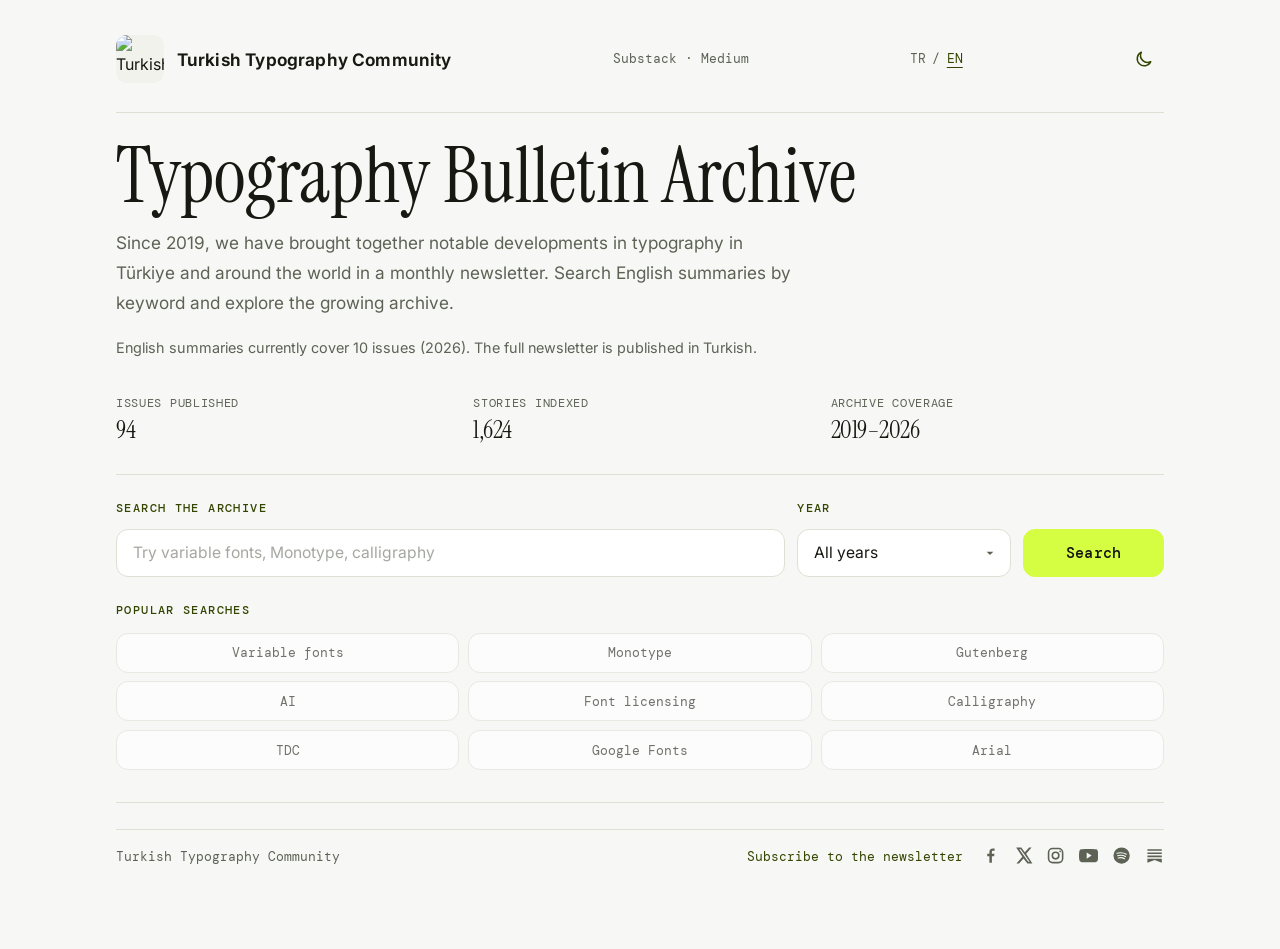
==== en/index.html @ ece64260 "updated" ====
<!DOCTYPE html>
<html lang="en">
<head>
  <meta charset="utf-8">
  <meta name="viewport" content="width=device-width, initial-scale=1">
  <base href="../">
  <title id="document-title">Typography Bulletin Archive</title>
  <meta id="document-description" name="description" content="Explore the Turkish Typography Community’s monthly archive, published since 2019, covering notable developments in typography in Türkiye and around the world.">
  <link rel="icon" type="image/png" href="logo.png">
  <link rel="alternate" hreflang="tr" href="https://tipografitoplulugu.github.io/bulten-arsivi/">
  <link rel="alternate" hreflang="en" href="https://tipografitoplulugu.github.io/bulten-arsivi/en/">
  <link rel="canonical" href="https://tipografitoplulugu.github.io/bulten-arsivi/en/">

  <!-- Preconnect Fonts -->
  <link rel="preconnect" href="https://fonts.googleapis.com">
  <link rel="preconnect" href="https://fonts.gstatic.com" crossorigin>
  <link rel="stylesheet" href="style.css">

  <!-- Instant Theme Setup to prevent FOUC -->
  <script>
    (() => {
      const savedTheme = localStorage.getItem('tipografi-archive-theme');
      const urlParams = new URLSearchParams(window.location.search);
      const language = urlParams.has('lang')
        ? (urlParams.get('lang') === 'en' ? 'en' : 'tr')
        : (/\/en(?:\/|$)/.test(window.location.pathname) ? 'en' : 'tr');
      document.documentElement.lang = language;
      const queryTheme = urlParams.get('theme');
      const systemTheme = window.matchMedia('(prefers-color-scheme: dark)').matches ? 'dark' : 'light';
      const theme = queryTheme === 'dark' || queryTheme === 'light' ? queryTheme : (savedTheme || systemTheme);
      document.documentElement.setAttribute('data-theme', theme);
    })();
  </script>
</head>
<body>
  <div class="archive-container">
    <!-- Brand Header -->
    <header class="archive-brand-header">
      <div class="brand-identity">
        <img class="brand-logo" src="logo.png" alt="Turkish Typography Community logo" width="48" height="48">
        <div>
          <div class="brand-name">Turkish Typography Community</div>
        </div>
      </div>

      <nav class="brand-links" aria-label="Publications">
        <a href="https://tipografi.substack.com/" target="_blank" rel="noopener noreferrer">Substack</a>
        <span aria-hidden="true">·</span>
        <a href="https://medium.com/tipografi" target="_blank" rel="noopener noreferrer">Medium</a>
      </nav>

      <nav class="language-toggle" aria-label="Language">
        <a id="language-tr" href="./" lang="tr">TR</a>
        <span aria-hidden="true">/</span>
        <a id="language-en" href="./en/" lang="en">EN</a>
      </nav>

      <button id="theme-toggle" class="theme-toggle-btn" type="button" aria-label="Switch to dark mode" title="Switch to dark mode">
        <svg id="theme-icon" viewBox="0 0 24 24" fill="none" stroke="currentColor" stroke-width="1.8" stroke-linecap="round" stroke-linejoin="round"></svg>
      </button>
    </header>

    <hr class="hero-rule">

    <!-- Hero Section -->
    <main>
      <h1 id="hero-title">Typography Bulletin Archive</h1>
      <div class="hero-copy" id="hero-copy">
        Since 2019, we have brought together notable developments in typography in Türkiye and around the world in a monthly newsletter. Search English summaries by keyword and explore the growing archive.
      </div>
      <p class="language-note" id="language-note">English summaries are available for selected issues. The full newsletter is published in Turkish.</p>

      <!-- Stats Grid -->
      <div class="stat-grid" id="stats-grid">
        <div class="stat-item">
          <div class="stat-label" id="stat-issues-label">ISSUES PUBLISHED</div>
          <div class="stat-value" id="stat-issues">94</div>
        </div>
        <div class="stat-item">
          <div class="stat-label" id="stat-articles-label">STORIES INDEXED</div>
          <div class="stat-value" id="stat-articles">1,624</div>
        </div>
        <div class="stat-item">
          <div class="stat-label" id="stat-range-label">ARCHIVE COVERAGE</div>
          <div class="stat-value" id="stat-range">2019–2026</div>
        </div>
      </div>

      <hr class="hero-rule">

      <!-- Search Section -->
      <section aria-labelledby="search-heading">
        <form class="search-form" id="search-form" role="search" onsubmit="event.preventDefault(); window.ArchiveApp.handleSearchSubmit();">
          <div class="form-group">
            <span class="section-eyebrow" id="search-heading">SEARCH THE ARCHIVE</span>
            <div class="search-input-wrapper">
              <input type="text" id="search-input" class="search-input" placeholder="Try variable fonts, Monotype, calligraphy" autocomplete="off" autocorrect="off" autocapitalize="off" spellcheck="false" aria-label="Search phrase">
              <button type="button" id="search-clear-btn" class="search-clear-btn" aria-label="Clear search">&times;</button>
            </div>
          </div>

          <div class="form-group">
            <span class="section-eyebrow" id="year-label">YEAR</span>
            <div class="select-wrapper">
              <select id="year-select" class="year-select" aria-label="Filter by year">
                <option id="all-years-option" value="Tümü">All years</option>
              </select>
              <div class="select-chevron">
                <svg viewBox="0 0 24 24"><path d="M7 10l5 5 5-5z"/></svg>
              </div>
            </div>
          </div>

          <div class="form-group">
            <button type="submit" class="search-submit-btn" id="search-submit">Search</button>
          </div>
        </form>

        <!-- Popular Topics -->
        <div class="section-eyebrow topics-eyebrow" id="topics-heading">POPULAR SEARCHES</div>
        <div class="topics-grid" id="topics-grid">
          <button type="button" class="topic-btn" data-topic="Değişken Yazıtipi" data-topic-en="Variable fonts">Variable fonts</button>
          <button type="button" class="topic-btn" data-topic="Monotype" data-topic-en="Monotype">Monotype</button>
          <button type="button" class="topic-btn" data-topic="Gutenberg" data-topic-en="Gutenberg">Gutenberg</button>
          <button type="button" class="topic-btn" data-topic="Yapay Zekâ" data-topic-en="AI">AI</button>
          <button type="button" class="topic-btn" data-topic="Lisanslama" data-topic-en="Font licensing">Font licensing</button>
          <button type="button" class="topic-btn" data-topic="Kaligrafi" data-topic-en="Calligraphy">Calligraphy</button>
          <button type="button" class="topic-btn" data-topic="TDC" data-topic-en="TDC">TDC</button>
          <button type="button" class="topic-btn" data-topic="Google Fonts" data-topic-en="Google Fonts">Google Fonts</button>
          <button type="button" class="topic-btn" data-topic="Arial" data-topic-en="Arial">Arial</button>
        </div>
      </section>

      <!-- Results Area -->
      <div id="results-area">
        <div id="first-result"></div>
        <div id="status-container"></div>
        <div id="results-content" style="display: none;">
          <div class="result-summary" id="result-summary"></div>
          
          <details class="distribution-expander" id="distribution-expander">
            <summary class="distribution-summary" id="distribution-summary">Results by year</summary>
            <div class="distribution-body">
              <div class="chart-container" id="chart-container"></div>
            </div>
          </details>

          <div class="results-list" id="results-list"></div>

            <nav class="pagination-container" id="pagination-container" aria-label="Pagination" style="display: none;">
            <button type="button" class="pagination-btn" id="prev-page-btn">← Previous</button>
            <p class="pagination-label" id="page-label">Page 1 / 1</p>
            <button type="button" class="pagination-btn" id="next-page-btn">Next →</button>
          </nav>
        </div>
      </div>
    </main>

    <hr class="hero-rule">

    <!-- Footer -->
    <footer class="archive-footer" aria-label="Footer">
      <div class="footer-content">
        <div class="footer-name" id="footer-name">Turkish Typography Community</div>
        <div class="footer-actions">
          <div class="footer-subscribe">
            <a id="subscribe-link" href="https://tipografi.substack.com/" target="_blank" rel="noopener noreferrer">Subscribe to the newsletter</a>
          </div>
          <nav class="footer-social" aria-label="Social media links">
            <a href="https://www.facebook.com/tipografi/" target="_blank" rel="noopener noreferrer" aria-label="Facebook" title="Facebook">
              <svg viewBox="0 0 24 24" aria-hidden="true"><path class="icon-fill" d="M13.6 21v-8.2h2.8l.4-3.2h-3.2V7.5c0-.9.3-1.6 1.6-1.6H17V3.1c-.3 0-1.3-.1-2.4-.1-2.4 0-4.1 1.5-4.1 4.3v2.4H7.8v3.2h2.7V21z"/></svg>
            </a>
            <a href="https://x.com/tipografi" target="_blank" rel="noopener noreferrer" aria-label="X" title="X">
              <svg viewBox="0 0 24 24" aria-hidden="true"><path class="icon-fill" d="M18.9 2H22l-6.8 7.8L23 22h-6.2l-4.9-6.4L6.3 22H3.1l7.3-8.4L2.7 2h6.4l4.4 5.9L18.9 2zm-1.1 17.8h1.7L8.4 4.1H6.6z"/></svg>
            </a>
            <a href="https://www.instagram.com/tipografitoplulugu/" target="_blank" rel="noopener noreferrer" aria-label="Instagram" title="Instagram">
              <svg viewBox="0 0 24 24" aria-hidden="true"><rect class="icon-stroke" x="3.2" y="3.2" width="17.6" height="17.6" rx="5.1"/><circle class="icon-stroke" cx="12" cy="12" r="4.1"/><circle class="icon-fill" cx="17.7" cy="6.6" r="1.1"/></svg>
            </a>
            <a href="https://www.youtube.com/@tipografi" target="_blank" rel="noopener noreferrer" aria-label="YouTube" title="YouTube">
              <svg viewBox="0 0 24 24" aria-hidden="true"><path class="icon-fill" d="M23.5 6.2a3 3 0 0 0-2.1-2.1C19.5 3.6 12 3.6 12 3.6s-7.5 0-9.4.5A3 3 0 0 0 .5 6.2 31 31 0 0 0 0 12a31 31 0 0 0 .5 5.8 3 3 0 0 0 2.1 2.1c1.9.5 9.4.5 9.4.5s7.5 0 9.4-.5a3 3 0 0 0 2.1-2.1A31 31 0 0 0 24 12a31 31 0 0 0-.5-5.8z"/><path d="m9.6 15.8 6.2-3.8-6.2-3.8z" fill="var(--paper)"/></svg>
            </a>
            <a href="https://open.spotify.com/show/1Ij0BoHaoobj5Mez7mAS22" target="_blank" rel="noopener noreferrer" aria-label="Spotify" title="Spotify">
              <svg viewBox="0 0 24 24" aria-hidden="true"><path class="icon-fill" d="M12 1.8A10.2 10.2 0 1 0 12 22.2 10.2 10.2 0 0 0 12 1.8z"/><path d="M6.2 9.1c3.8-1.1 8.6-.7 11.7 1.2M7 12.1c3.2-.9 7.3-.5 9.9 1.1M7.8 15c2.6-.7 5.8-.4 7.9.9" fill="none" stroke="var(--paper)" stroke-width="1.4" stroke-linecap="round"/></svg>
            </a>
            <a href="https://tipografi.substack.com/" target="_blank" rel="noopener noreferrer" aria-label="Substack" title="Substack">
              <svg viewBox="0 0 24 24" aria-hidden="true"><path class="icon-fill" d="M3 4h18v2H3zm0 4h18v2H3zm0 4h18v2H3zm0 4h18v5l-9-3.5L3 21z"/></svg>
            </a>
          </nav>
        </div>
      </div>
    </footer>
  </div>

  <script src="app.js"></script>
</body>
</html>
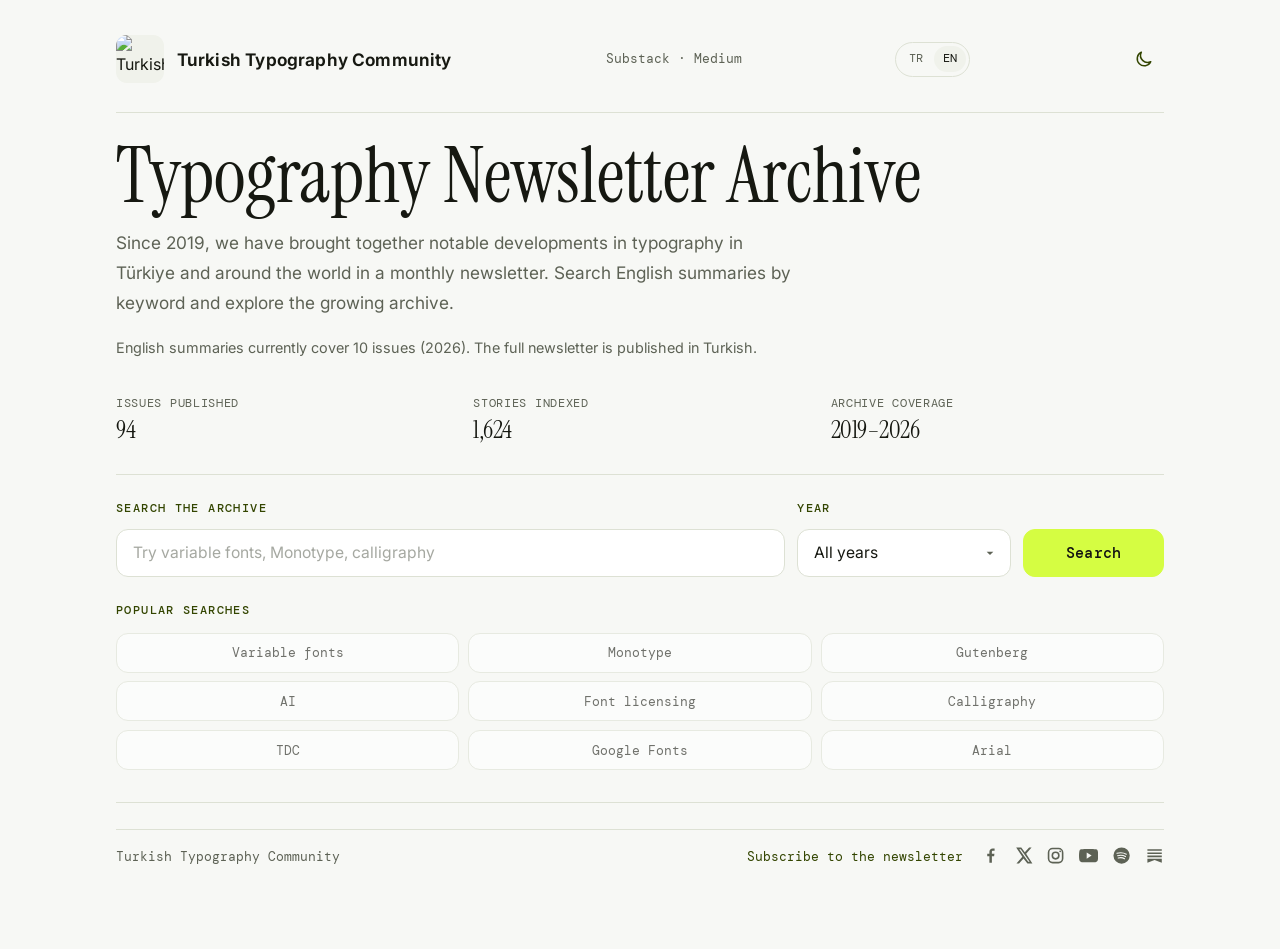
==== commit 778c52e1: "updated" ====
--- a/en/index.html
+++ b/en/index.html
@@ -4,7 +4,7 @@
   <meta charset="utf-8">
   <meta name="viewport" content="width=device-width, initial-scale=1">
   <base href="../">
-  <title id="document-title">Typography Bulletin Archive</title>
+  <title id="document-title">Typography Newsletter Archive</title>
   <meta id="document-description" name="description" content="Explore the Turkish Typography Community’s monthly archive, published since 2019, covering notable developments in typography in Türkiye and around the world.">
   <link rel="icon" type="image/png" href="logo.png">
   <link rel="alternate" hreflang="tr" href="https://tipografitoplulugu.github.io/bulten-arsivi/">
@@ -51,7 +51,6 @@
 
       <nav class="language-toggle" aria-label="Language">
         <a id="language-tr" href="./" lang="tr">TR</a>
-        <span aria-hidden="true">/</span>
         <a id="language-en" href="./en/" lang="en">EN</a>
       </nav>
 
@@ -64,7 +63,7 @@
 
     <!-- Hero Section -->
     <main>
-      <h1 id="hero-title">Typography Bulletin Archive</h1>
+      <h1 id="hero-title">Typography Newsletter Archive</h1>
       <div class="hero-copy" id="hero-copy">
         Since 2019, we have brought together notable developments in typography in Türkiye and around the world in a monthly newsletter. Search English summaries by keyword and explore the growing archive.
       </div>
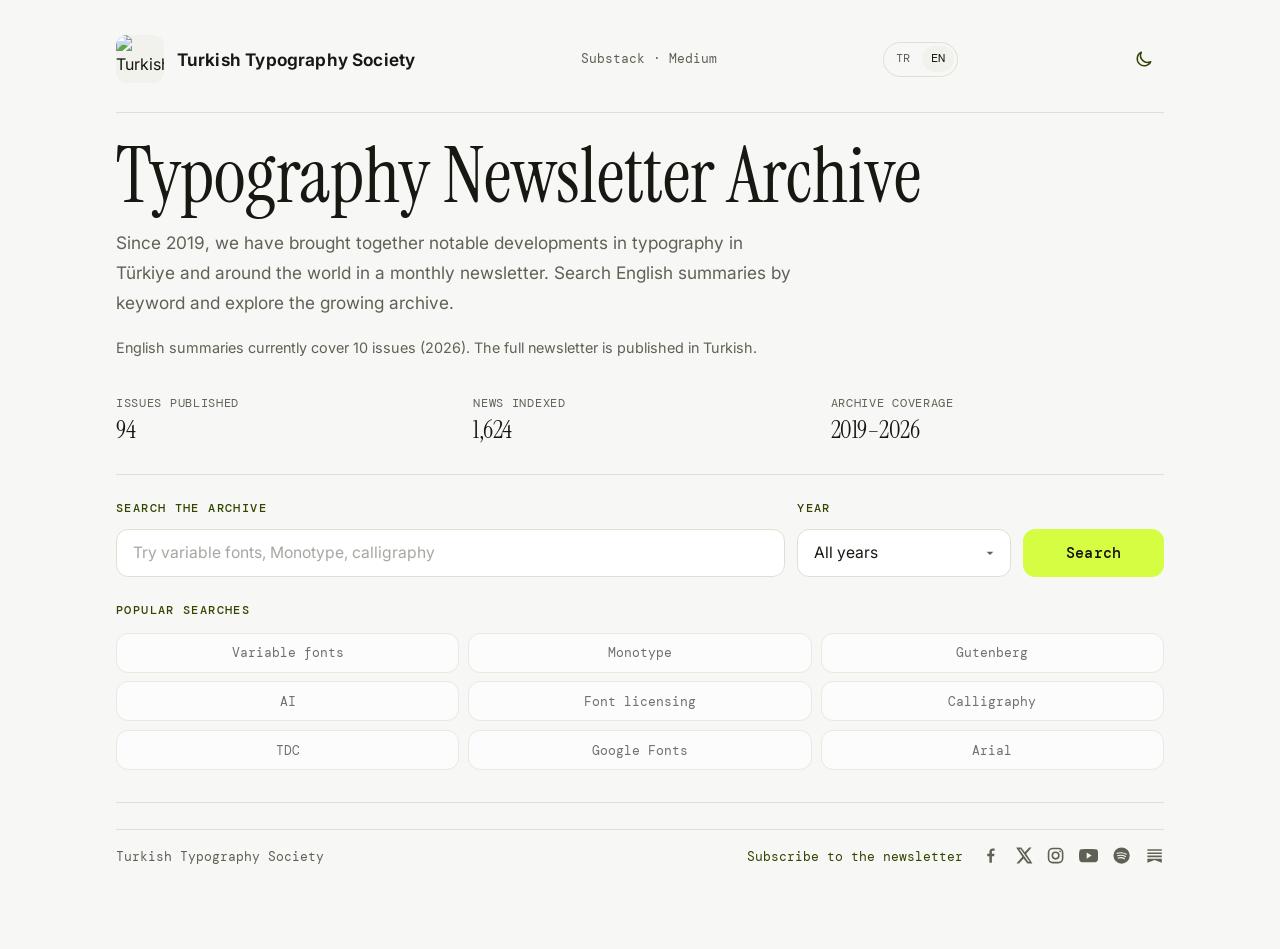
==== commit ea1baa76: "updated" ====
--- a/en/index.html
+++ b/en/index.html
@@ -5,7 +5,7 @@
   <meta name="viewport" content="width=device-width, initial-scale=1">
   <base href="../">
   <title id="document-title">Typography Newsletter Archive</title>
-  <meta id="document-description" name="description" content="Explore the Turkish Typography Community’s monthly archive, published since 2019, covering notable developments in typography in Türkiye and around the world.">
+  <meta id="document-description" name="description" content="Explore the Turkish Typography Society’s monthly archive, published since 2019, covering notable developments in typography in Türkiye and around the world.">
   <link rel="icon" type="image/png" href="logo.png">
   <link rel="alternate" hreflang="tr" href="https://tipografitoplulugu.github.io/bulten-arsivi/">
   <link rel="alternate" hreflang="en" href="https://tipografitoplulugu.github.io/bulten-arsivi/en/">
@@ -37,9 +37,9 @@
     <!-- Brand Header -->
     <header class="archive-brand-header">
       <div class="brand-identity">
-        <img class="brand-logo" src="logo.png" alt="Turkish Typography Community logo" width="48" height="48">
+        <img class="brand-logo" src="logo.png" alt="Turkish Typography Society logo" width="48" height="48">
         <div>
-          <div class="brand-name">Turkish Typography Community</div>
+          <div class="brand-name">Turkish Typography Society</div>
         </div>
       </div>
 
@@ -76,7 +76,7 @@
           <div class="stat-value" id="stat-issues">94</div>
         </div>
         <div class="stat-item">
-          <div class="stat-label" id="stat-articles-label">STORIES INDEXED</div>
+          <div class="stat-label" id="stat-articles-label">NEWS INDEXED</div>
           <div class="stat-value" id="stat-articles">1,624</div>
         </div>
         <div class="stat-item">
@@ -160,7 +160,7 @@
     <!-- Footer -->
     <footer class="archive-footer" aria-label="Footer">
       <div class="footer-content">
-        <div class="footer-name" id="footer-name">Turkish Typography Community</div>
+        <div class="footer-name" id="footer-name">Turkish Typography Society</div>
         <div class="footer-actions">
           <div class="footer-subscribe">
             <a id="subscribe-link" href="https://tipografi.substack.com/" target="_blank" rel="noopener noreferrer">Subscribe to the newsletter</a>
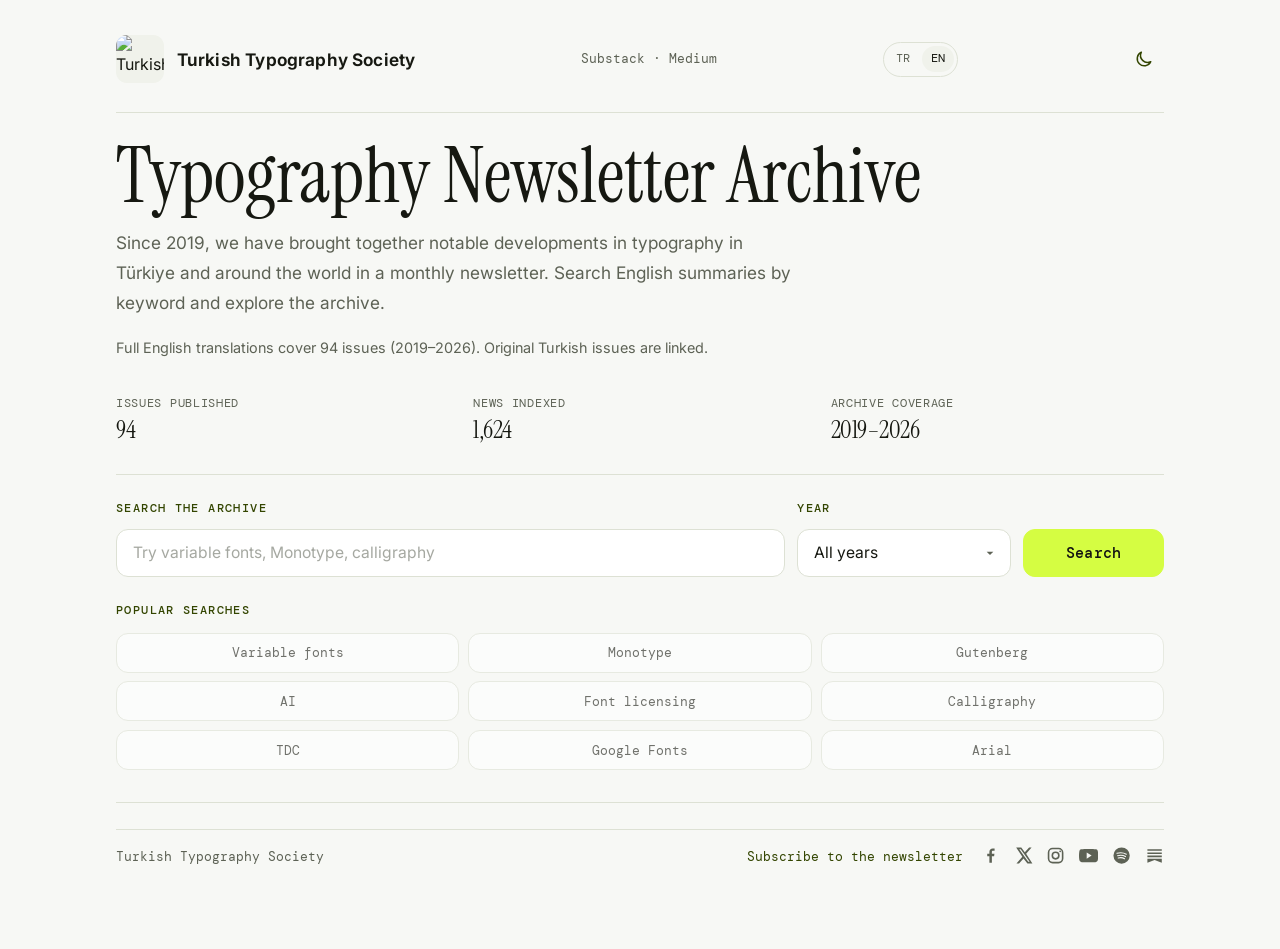
==== commit 1d2303d8: "updated" ====
--- a/en/index.html
+++ b/en/index.html
@@ -65,7 +65,7 @@
     <main>
       <h1 id="hero-title">Typography Newsletter Archive</h1>
       <div class="hero-copy" id="hero-copy">
-        Since 2019, we have brought together notable developments in typography in Türkiye and around the world in a monthly newsletter. Search English summaries by keyword and explore the growing archive.
+        Since 2019, we have brought together notable developments in typography in Türkiye and around the world in a monthly newsletter. Search English summaries by keyword and explore the archive.
       </div>
       <p class="language-note" id="language-note">English summaries are available for selected issues. The full newsletter is published in Turkish.</p>
 
